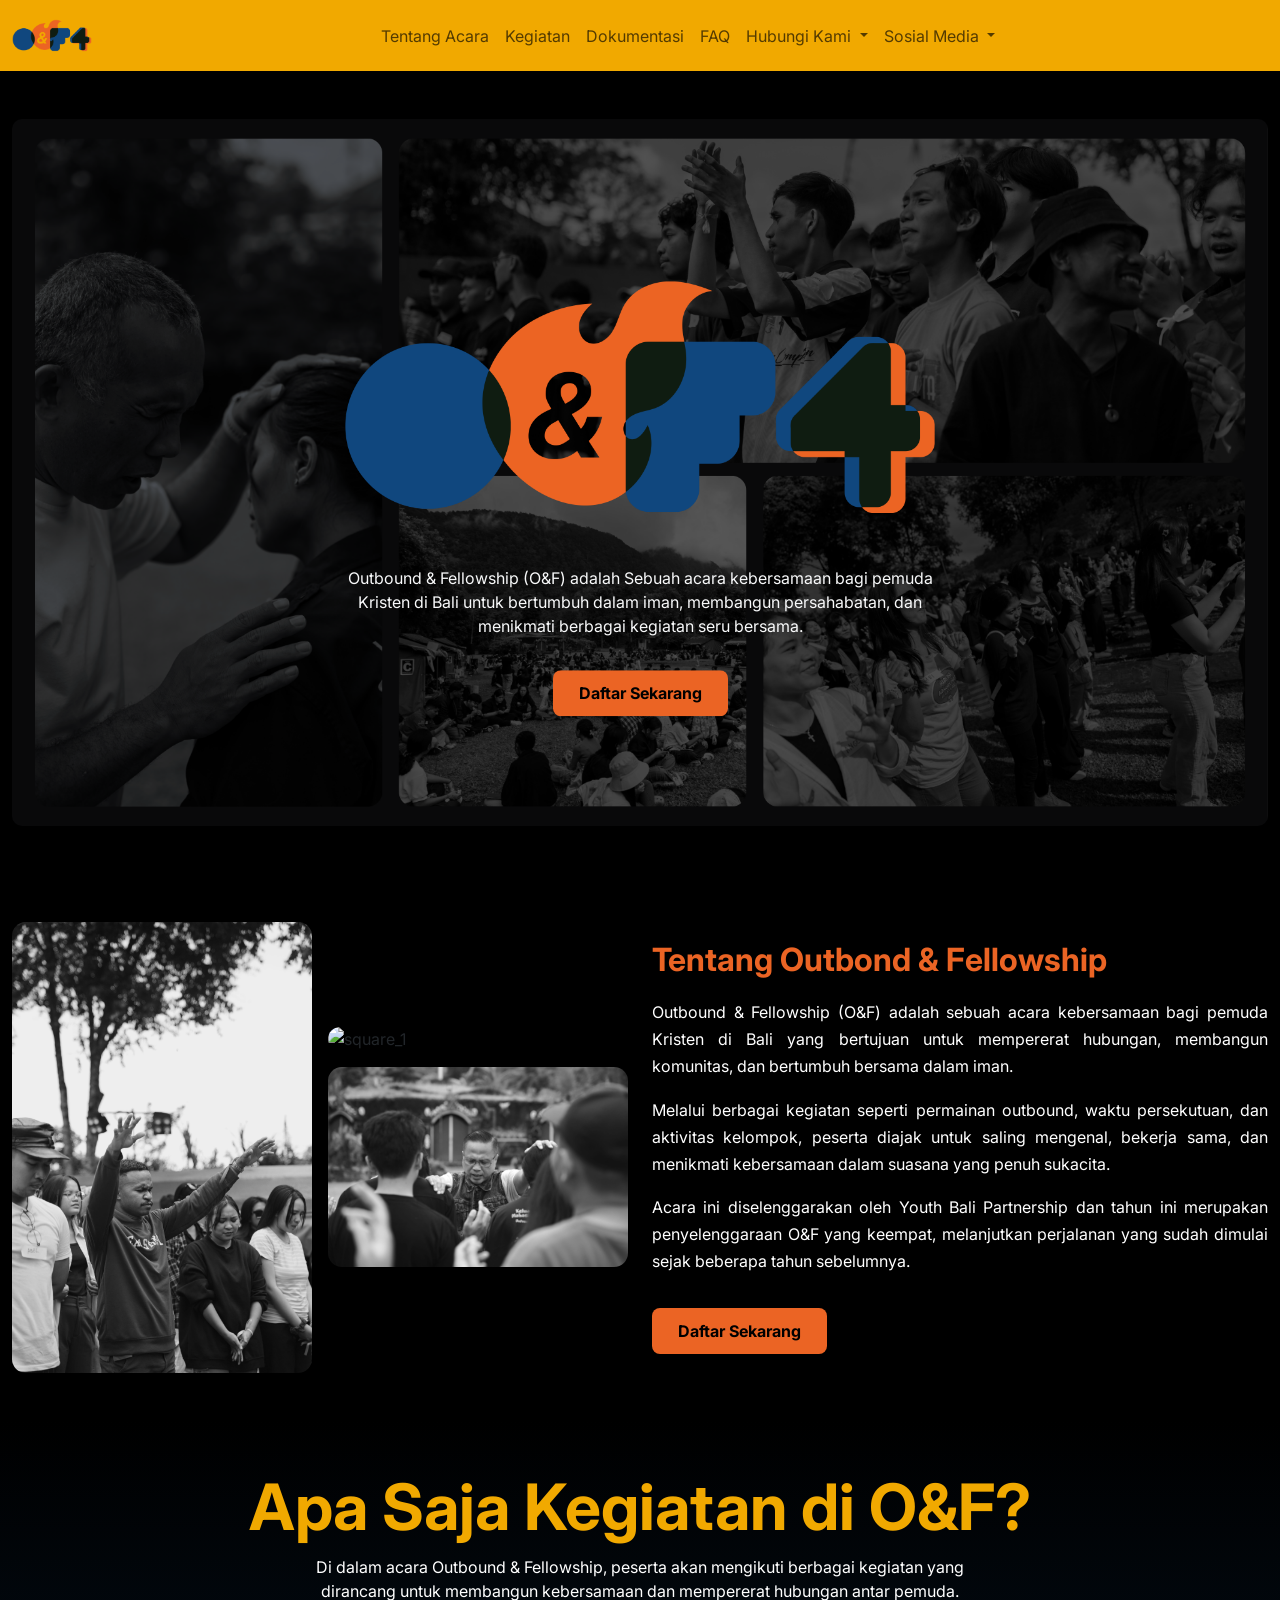
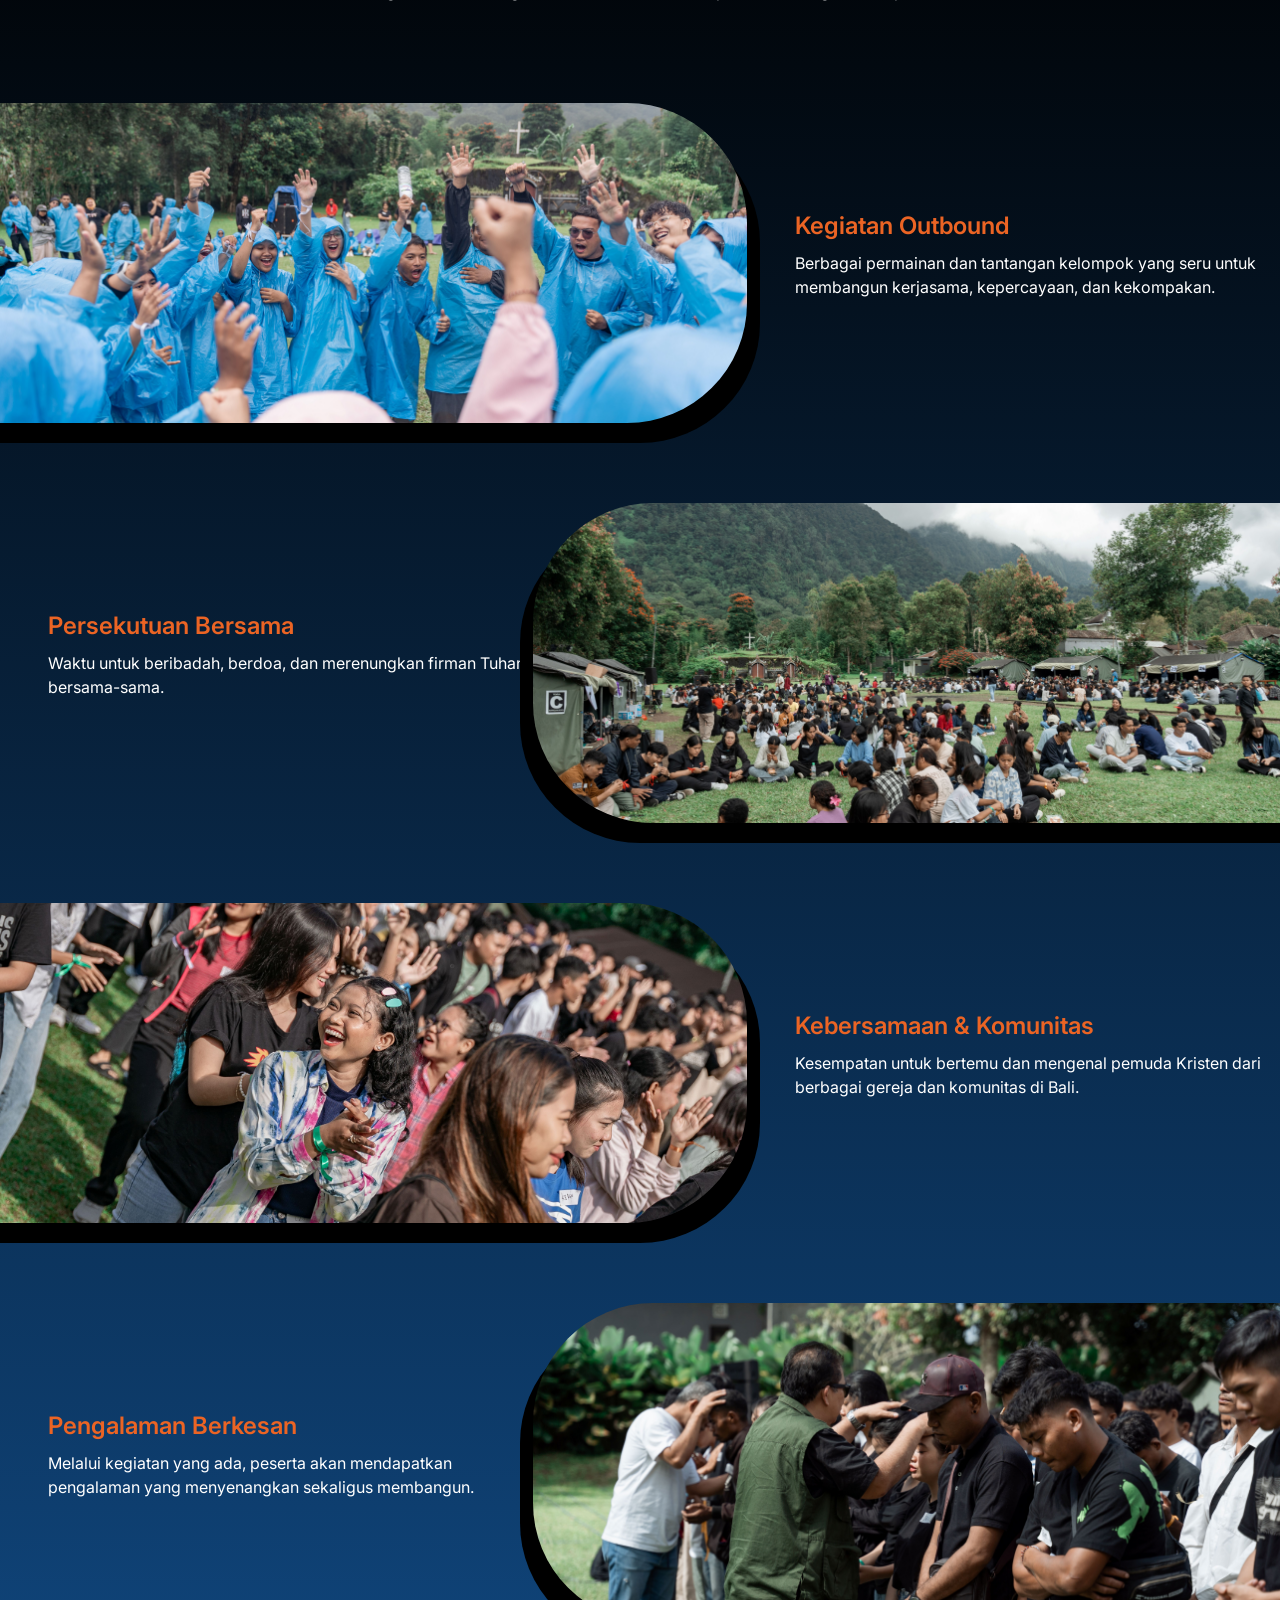
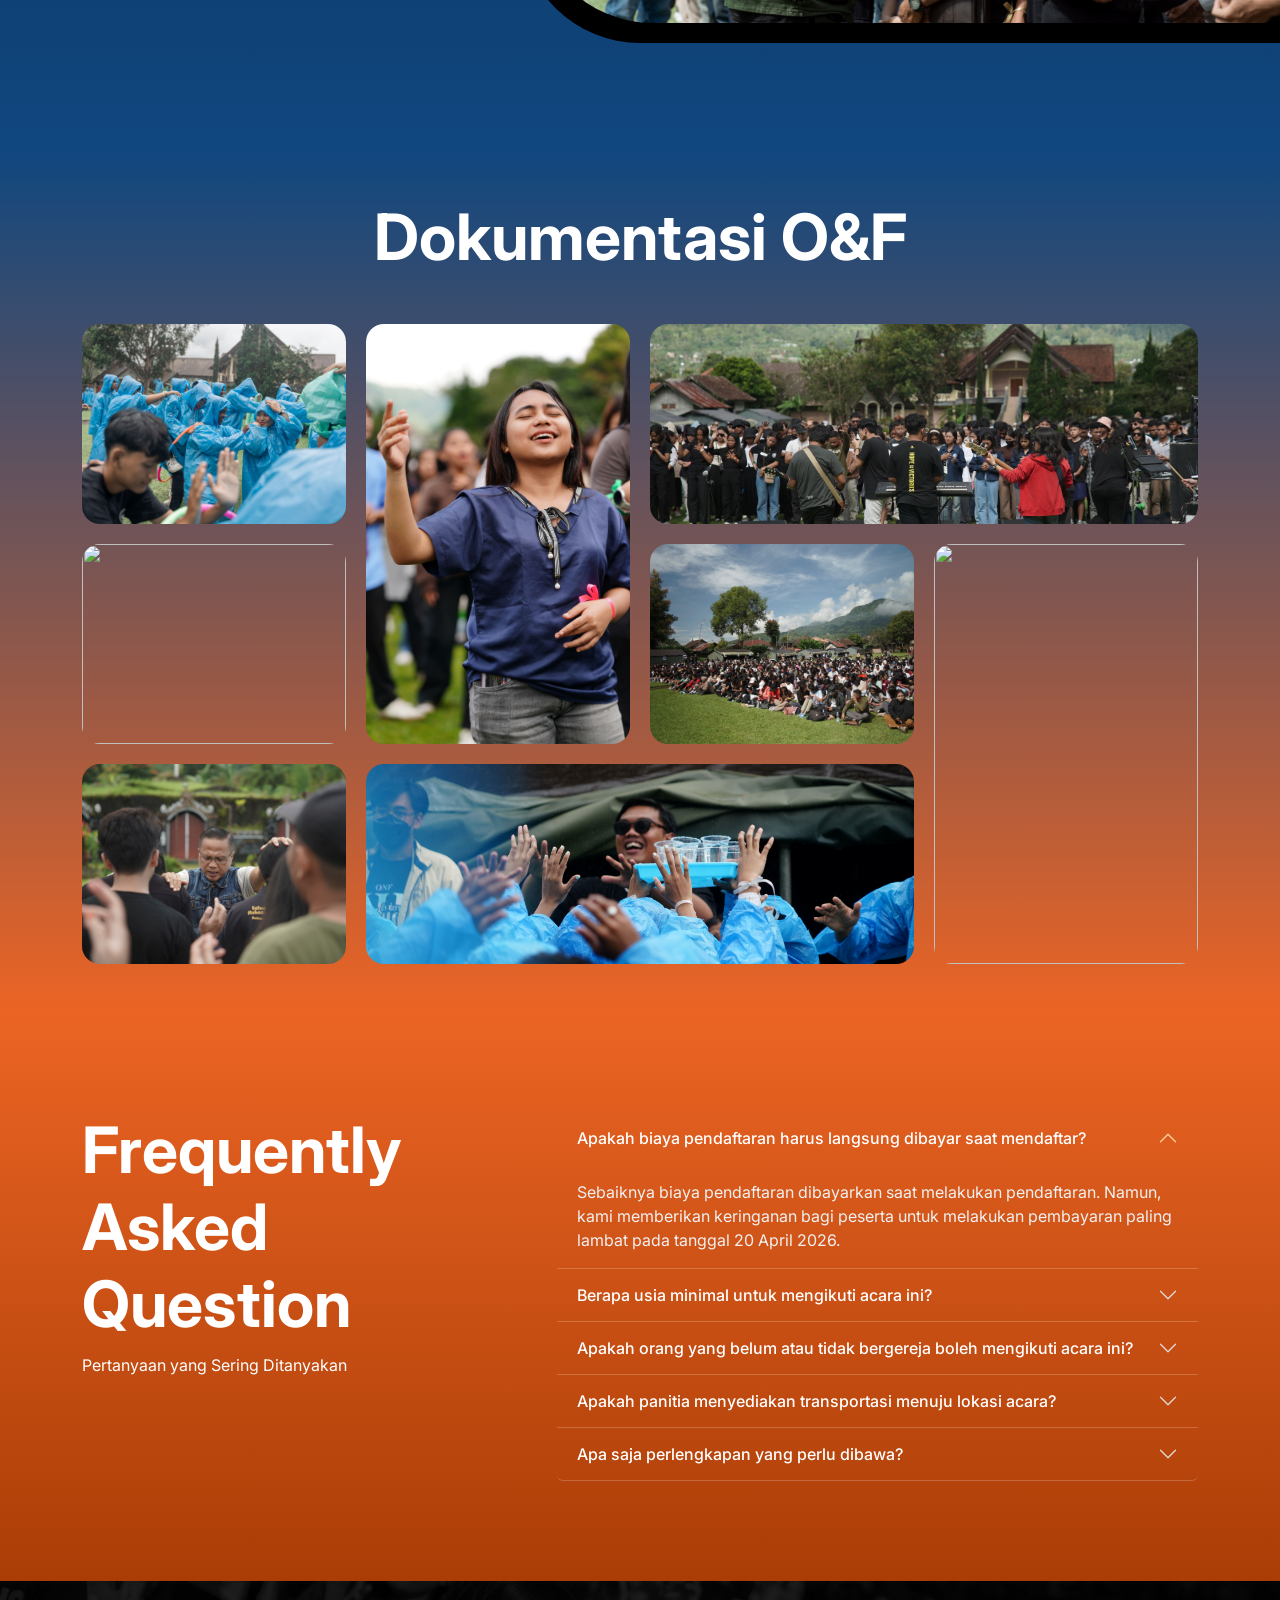
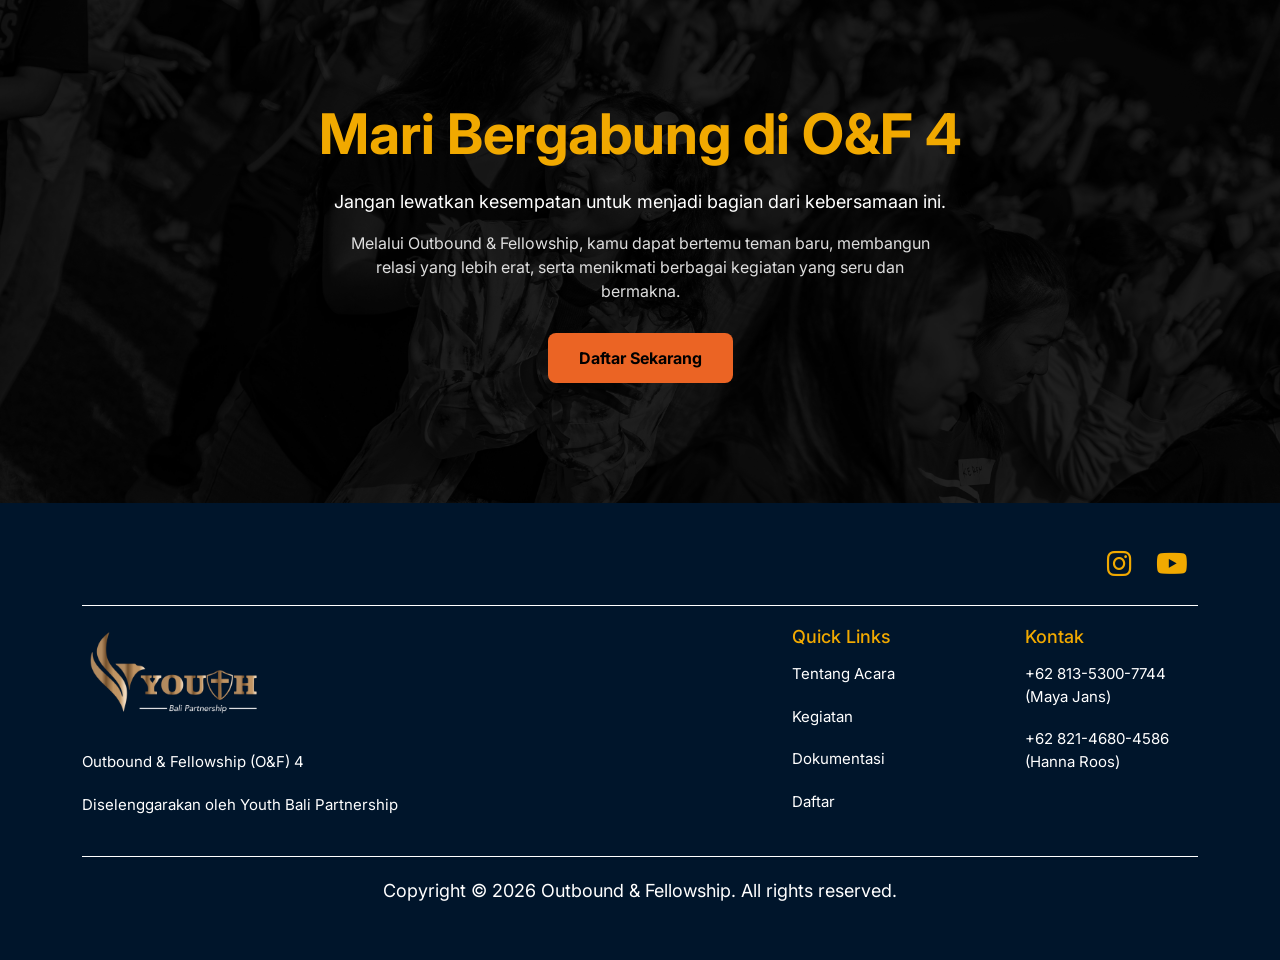
==== index.html @ 1d4a593a "Rename landing_page.html to index.html" ====
<!doctype html>
<html lang="en">

<head>
    <meta charset="utf-8">
    <meta name="viewport" content="width=device-width, initial-scale=1">
    <title>O&F 2026</title>
    <!--Bootstrap-->
    <link href="https://cdn.jsdelivr.net/npm/bootstrap@5.3.8/dist/css/bootstrap.min.css" rel="stylesheet" integrity="sha384-sRIl4kxILFvY47J16cr9ZwB07vP4J8+LH7qKQnuqkuIAvNWLzeN8tE5YBujZqJLB" crossorigin="anonymous">
    <!-- icon -->
    <link href="https://cdnjs.cloudflare.com/ajax/libs/font-awesome/6.0.0-beta3/css/all.min.css" rel="stylesheet">
    <!--CSS-->
    <link rel="stylesheet" href="style.css">
</head>

<body>

    <!--Navbar-->
    <nav class="navbar sticky-top navbar-expand-lg">
        <div class="container-fluid">
            <a class="navbar-brand" href="#">
                <img src="assets/O&F_2026_LOGO_alt2.png" alt="OnF_Logo">
            </a>
            <button class="navbar-toggler" type="button" data-bs-toggle="collapse" data-bs-target="#navbarNavDropdown" aria-controls="navbarNavDropdown" aria-expanded="false" aria-label="Toggle navigation">
            <span class="navbar-toggler-icon"></span>
            </button>
            <div class="collapse navbar-collapse justify-content-center" id="navbarNavDropdown">
            <ul class="navbar-nav">
                <li class="nav-item">
                <a class="nav-link" aria-current="page" href="#about">Tentang Acara</a>
                </li>
                <li class="nav-item">
                <a class="nav-link" href="#activity">Kegiatan</a>
                </li>
                <li class="nav-item">
                <a class="nav-link" href="#doc">Dokumentasi</a>
                </li>
                <li class="nav-item">
                <a class="nav-link" href="#faq">FAQ</a>
                </li>
                <li class="nav-item dropdown">
                <a class="nav-link dropdown-toggle" href="#" role="button" data-bs-toggle="dropdown" aria-expanded="false">
                    Hubungi Kami
                </a>
                <ul class="dropdown-menu">
                    <li><a class="dropdown-item" href="https://wa.link/febvw5">Admin 1</a></li>
                    <li><a class="dropdown-item" href="https://wa.link/6sfuvq">Admin 2</a></li>
                </ul>
                </li>
                <li class="nav-item dropdown">
                <a class="nav-link dropdown-toggle" href="#" role="button" data-bs-toggle="dropdown" aria-expanded="false">
                    Sosial Media
                </a>
                <ul class="dropdown-menu">
                    <li><a class="dropdown-item" href="https://www.instagram.com/youth_balipartnership/">Instagram</a></li>
                    <li><a class="dropdown-item" href="https://www.youtube.com/@youthbalipartnership">Youtube</a></li>
                </ul>
                </li>
            </ul>
            </div>
        </div>
    </nav>

    <!--Hero-->
    <div class="container-fluid py-5" id="hero_section">
        <img src="assets/landscape_hero.png" class="hero-bg desktop-bg">
        <img src="assets/potrait_hero.png" class="hero-bg mobile-bg">
        <div class="hero-content">

            <img src="assets/O&F_2026_LOGO_alt2.png" class="hero-logo">
            <p class="text-light">Outbound & Fellowship (O&F) adalah Sebuah acara kebersamaan bagi pemuda Kristen di
                Bali untuk bertumbuh dalam iman, membangun persahabatan, dan menikmati berbagai kegiatan seru bersama.
            </p>
            <a href="https://forms.gle/9KTft2u4EDLZEyfJ6" class="btn btn-orange mt-3">Daftar Sekarang</a>
        </div>
    </div>

    <!--About Us-->
    <section class="about-section container-fluid py-5" id="about">
        <div class="row align-items-center">

            <!-- IMAGE -->
            <div class="col-lg-6 order-2 order-lg-1">
                <div class="row g-3" id="image-collage">
                    <div class="col-6">
                        <img src="assets/collage1.JPG" class="img-fluid about-img about-img-tall" alt="potrait_photo">
                    </div>
                    <div class="col-6 d-flex justify-content-center flex-column gap-3" id="image-boxes">
                        <img src="assets/collage2.jpg" class="img-fluid about-img" alt="square_1">
                        <img src="assets/collage3.JPG" class="img-fluid about-img" alt="square_2">
                    </div>
                </div>
            </div>

            <!-- TEXT -->
            <div class="col-lg-6 order-1 order-lg-2 about-text">
                <h2 class="about-title">Tentang Outbond & Fellowship</h2>

                <p>
                    Outbound & Fellowship (O&F) adalah sebuah acara kebersamaan bagi pemuda Kristen di Bali
                    yang bertujuan untuk mempererat hubungan, membangun komunitas, dan bertumbuh bersama dalam iman.
                </p>

                <p>
                    Melalui berbagai kegiatan seperti permainan outbound, waktu persekutuan, dan aktivitas kelompok,
                    peserta diajak untuk saling mengenal, bekerja sama, dan menikmati kebersamaan dalam suasana yang
                    penuh sukacita.
                </p>

                <p>
                    Acara ini diselenggarakan oleh Youth Bali Partnership dan tahun ini merupakan penyelenggaraan
                    O&F yang keempat, melanjutkan perjalanan yang sudah dimulai sejak beberapa tahun sebelumnya.
                </p>

                <a href="https://forms.gle/9KTft2u4EDLZEyfJ6" class="btn btn-orange mt-3 daftar-btn">Daftar Sekarang</a>
            </div>

        </div>
    </section>

    <!--Activity-->
    <section class="activities-section py-5" id="activity">
        <div class="container-fluid p-0">

            <!-- TITLE -->
            <div class="text-center" id="text-activity">
                <h2 class="section-title">Apa Saja Kegiatan di O&F?</h2>
                <p class="section-desc">
                    Di dalam acara Outbound & Fellowship, peserta akan mengikuti berbagai kegiatan yang dirancang untuk
                    membangun kebersamaan dan mempererat hubungan antar pemuda.
                </p>
            </div>

            <!-- ACTIVITY 1 -->
            <div class="row align-items-center activity-row g-0">

                <div class="col-lg-7 p-0">
                    <div class="activity-image-wrapper">
                        <div class="image-shadow-left"></div>
                        <img src="assets/activity1.jpg" class="activity-img-left">
                    </div>
                </div>

                <div class="col-lg-5 ps-lg-5" id="activity-item">
                    <h4 class="activity-title">Kegiatan Outbound</h4>
                    <p>Berbagai permainan dan tantangan kelompok yang seru untuk membangun kerjasama, kepercayaan, dan
                        kekompakan.</p>
                </div>

            </div>

            <!-- ACTIVITY 2 -->
            <div class="row align-items-center activity-row flex-lg-row-reverse g-0">

                <div class="col-lg-7 p-0">
                    <div class="activity-image-wrapper">
                        <div class="image-shadow-right"></div>
                        <img src="assets/activity2.jpg" class="activity-img-right">
                    </div>
                </div>

                <div class="col-lg-5 ps-lg-5" id="activity-item">
                    <h4 class="activity-title">Persekutuan Bersama</h4>
                    <p>Waktu untuk beribadah, berdoa, dan merenungkan firman Tuhan bersama-sama.</p>
                </div>

            </div>

            <!-- ACTIVITY 3 -->
            <div class="row align-items-center activity-row g-0">

                <div class="col-lg-7 p-0">
                    <div class="activity-image-wrapper">
                        <div class="image-shadow-left"></div>
                        <img src="assets/activity3.jpg" class="activity-img-left">
                    </div>
                </div>

                <div class="col-lg-5 ps-lg-5" id="activity-item">
                    <h4 class="activity-title">Kebersamaan & Komunitas</h4>
                    <p>Kesempatan untuk bertemu dan mengenal pemuda Kristen dari berbagai gereja dan komunitas di Bali.
                    </p>
                </div>

            </div>

            <!-- ACTIVITY 4 -->
            <div class="row align-items-center activity-row flex-lg-row-reverse g-0">

                <div class="col-lg-7 p-0">
                    <div class="activity-image-wrapper">
                        <div class="image-shadow-right"></div>
                        <img src="assets/activity4.jpg" class="activity-img-right">
                    </div>
                </div>
                <div class="col-lg-5 ps-lg-5" id="activity-item">
                    <h4 class="activity-title">Pengalaman Berkesan</h4>
                    <p>Melalui kegiatan yang ada, peserta akan mendapatkan pengalaman yang menyenangkan sekaligus
                        membangun.</p>
                </div>

            </div>

        </div>
    </section>

    <!--Dokumentasi-->
    <section class="documentation-section py-5" id="doc">

        <div class="container">

            <div class="text-center mb-5">
                <h2 class="doc-title">Dokumentasi O&F</h2>
            </div>

            <div class="gallery-grid">

                <div class="gallery-item small">
                    <img src="assets/l_dok9.jpg">
                </div>



                <div class="gallery-item tall">
                    <img src="assets/t_dok2.JPG">
                </div>


                <div class="gallery-item wide">
                    <img src="assets/l_dok7.JPG">
                </div>


                <div class="gallery-item small">
                    <img src="assets/l_dok3.JPG">
                </div>

                <div class="gallery-item small">
                    <img src="assets/l_dok6.JPG">
                </div>


                <div class="gallery-item tall">
                    <img src="assets/t_dok3.JPG">
                </div>


                <div class="gallery-item small">
                    <img src="assets/l_dok8.JPG">
                </div>


                <div class="gallery-item wide">
                    <img src="assets/l_dok2.JPG">
                </div>

            </div>

        </div>
    </section>

    <!--FAQ-->
    <section class="faq-section" id="faq">

        <div class="container">

            <div class="row align-items-start">

                <!-- LEFT TEXT -->

                <div class="col-lg-5 faq-left">
                    <h2 class="faq-title">Frequently<br>Asked<br>Question</h2>
                    <p class="faq-sub">Pertanyaan yang Sering Ditanyakan</p>
                </div>

                <!-- RIGHT FAQ -->

                <div class="col-lg-7">

                    <div class="accordion custom-accordion" id="faqAccordion">

                        <!-- ITEM 1 -->

                        <div class="accordion-item">
                            <h2 class="accordion-header">

                                <button class="accordion-button" type="button" data-bs-toggle="collapse"
                                    data-bs-target="#faq1">

                                    Apakah biaya pendaftaran harus langsung dibayar saat mendaftar?

                                </button>

                            </h2>

                            <div id="faq1" class="accordion-collapse collapse show" data-bs-parent="#faqAccordion">
                                <div class="accordion-body">

                                    Sebaiknya biaya pendaftaran dibayarkan saat melakukan pendaftaran. Namun, kami
                                    memberikan keringanan bagi peserta untuk melakukan pembayaran paling lambat pada
                                    tanggal 20 April 2026.

                                </div>
                            </div>
                        </div>

                        <!-- ITEM -->

                        <div class="accordion-item">
                            <h2 class="accordion-header">
                                <button class="accordion-button collapsed" data-bs-toggle="collapse"
                                    data-bs-target="#faq2">
                                    Berapa usia minimal untuk mengikuti acara ini?
                                </button>
                            </h2>
                            <div id="faq2" class="accordion-collapse collapse" data-bs-parent="#faqAccordion">
                                <div class="accordion-body">
                                    Usia minimal untuk mengikuti acara ini adalah 14 tahun atau peserta sudah
                                    mendapatkan izin dari orang tua untuk mengikuti kegiatan ini.
                                </div>
                            </div>
                        </div>

                        <div class="accordion-item">
                            <h2 class="accordion-header">
                                <button class="accordion-button collapsed" data-bs-toggle="collapse"
                                    data-bs-target="#faq3">
                                    Apakah orang yang belum atau tidak bergereja boleh mengikuti acara ini?
                                </button>
                            </h2>
                            <div id="faq3" class="accordion-collapse collapse" data-bs-parent="#faqAccordion">
                                <div class="accordion-body">
                                    Ya, acara ini juga terbuka bagi peserta yang belum atau tidak bergereja. Peserta
                                    tetap dapat mengikuti acara dengan cara mendaftar dan melakukan pembayaran
                                    pendaftaran seperti peserta lainnya.
                                </div>
                            </div>
                        </div>

                        <div class="accordion-item">
                            <h2 class="accordion-header">
                                <button class="accordion-button collapsed" data-bs-toggle="collapse"
                                    data-bs-target="#faq4">
                                    Apakah panitia menyediakan transportasi menuju lokasi acara?
                                </button>
                            </h2>
                            <div id="faq4" class="accordion-collapse collapse" data-bs-parent="#faqAccordion">
                                <div class="accordion-body">
                                    Panitia tidak menyediakan transportasi menuju lokasi acara. Peserta diharapkan untuk
                                    mengatur perjalanan masing-masing menuju lokasi yang telah ditentukan.
                                </div>
                            </div>
                        </div>

                        <div class="accordion-item">
                            <h2 class="accordion-header">
                                <button class="accordion-button collapsed" data-bs-toggle="collapse"
                                    data-bs-target="#faq5">
                                    Apa saja perlengkapan yang perlu dibawa?
                                </button>
                            </h2>
                            <div id="faq5" class="accordion-collapse collapse" data-bs-parent="#faqAccordion">
                                <div class="accordion-body">
                                    Kami menyarankan peserta untuk membawa beberapa perlengkapan berikut:
                                    <ul>
                                        <li>Jaket atau Jas Hujan, Topi</li>
                                        <li>Obat-obatan pribadi yang biasa digunakan</li>
                                    </ul>
                                    Perlengkapan ini disarankan karena cuaca di lokasi acara terkadang dapat berubah,
                                    termasuk kemungkinan hujan saat kegiatan berlangsung.
                                </div>
                            </div>
                        </div>

                    </div>

                </div>

            </div>

        </div>

    </section>

    <!--CTA-->
    <section class="cta-section" id="cta">

        <div class="cta-overlay"></div>

        <div class="container text-center cta-content">

            <h2 class="cta-title">Mari Bergabung di O&F 4</h2>

            <p class="cta-text">
                Jangan lewatkan kesempatan untuk menjadi bagian dari kebersamaan ini.
            </p>

            <p class="cta-text-small">
                Melalui Outbound & Fellowship, kamu dapat bertemu teman baru, membangun relasi yang lebih erat, serta
                menikmati berbagai kegiatan yang seru dan bermakna.
            </p>

            <a href="https://forms.gle/9KTft2u4EDLZEyfJ6" class="btn cta-button">Daftar Sekarang</a>

        </div>

    </section>

    <!--footer-->
    <footer class="footer">
        <div class="container">
            <div class="footer-top">
                <div class="social-icons">
                    <a href="https://www.instagram.com"><i class="fa-brands fa-instagram"></i></a>
                    <a href="https://www.youtube.com"><i class="fa-brands fa-youtube"></i></a>
                </div>
            </div>
            <div class="footer-content">
                <div class="footer-column">
                    <div class="footer-logo">
                        <img src="assets/YBP_logo.png" alt="youth_bali_partnership_logo">
                    </div>
                    <p>Outbound & Fellowship (O&F) 4</p>
                    <p>Diselenggarakan oleh Youth Bali Partnership</p>
                </div>
                <!-- RIGHT GROUP -->
                <div class="footer-right">

                    <div class="footer-column">
                        <h3>Quick Links</h3>
                        <p>Tentang Acara</p>
                        <p>Kegiatan</p>
                        <p>Dokumentasi</p>
                        <p>Daftar</p>
                    </div>

                    <div class="footer-column">
                        <h3>Kontak</h3>
                        <p>+62 813-5300-7744 (Maya Jans)</p>
                        <p>+62 821-4680-4586 (Hanna Roos)</p>
                    </div>

                </div>
            </div>

            <div class="footer-bottom">
                <p>Copyright © 2026 Outbound & Fellowship. All rights reserved.</p>
            </div>
        </div>
    </footer>

    <!-- Back to top -->
    <button id="backToTop" class="back-to-top"><i class="fas fa-chevron-up"></i></button>

    
    <script src="https://cdn.jsdelivr.net/npm/bootstrap@5.3.8/dist/js/bootstrap.bundle.min.js" integrity="sha384-FKyoEForCGlyvwx9Hj09JcYn3nv7wiPVlz7YYwJrWVcXK/BmnVDxM+D2scQbITxI" crossorigin="anonymous"></script>
    <script src="script.js"></script>
</body>

</html>
---- style.css ----
@import url('https://fonts.googleapis.com/css2?family=Inter:ital,opsz,wght@0,14..32,100..900;1,14..32,100..900&display=swap');

:root {
    --firey-orange: #EB6424;
    --yellowish: #F1A900;
    --bluey: #10477F;
    --dark-bluey: #00152B;
    --hover-bluey: #0071A4;
}

body{
    background-color: black;
    font-family: "Inter", sans-serif;
    font-weight: 400;
    overflow-x: hidden;
}

nav{
    background-color: var(--yellowish);
}

.navbar-brand img{
    max-width: 80px;
}

.nav-item{
    color: black;
}

.nav-item :hover{
    font-weight: 600;
}

#hero_section{
    position: relative;
    border-radius: 20px;
    overflow: hidden;
}

/* background image */
.hero-bg{
    width:100%;
    height: 100%;
    object-fit:cover;
    border-radius: 10px;
}

/* content in the middle */
.hero-content{
    position:absolute;
    top:50%;
    left:50%;
    transform:translate(-50%,-50%);
    text-align:center;
    color:white;
    max-width:800px;
}

.hero-logo{
    max-width:600px;
}

.btn-orange{
    background:var(--firey-orange);
    color:black;
    border-radius:8px;
    padding:10px 25px;
    font-weight: 700;
}

.btn-orange:hover{
    background:var(--yellowish);
    color:black;
}

/* portrait image for mobile */
.mobile-bg{
    display:none;
}

.about-title{
    color: var(--firey-orange);
    font-weight: 700;
    margin-bottom: 20px;
    text-align: left;
}

.about-text{
    text-align: justify;
}

.about-section p{
    color: white;
    line-height: 1.7;
}

.about-img{
    width:100%;
    object-fit:cover;
    border-radius:14px;
}

.about-img-tall{
    height:100%;
}

.activities-section{
    background: linear-gradient(180deg,#000, var(--bluey));
}

#text-activity {
    margin-bottom: 100px;
}

.section-title{
    color: var(--yellowish);
    font-weight:700;
    margin-bottom:10px;
    font-size: 64px;
}

.section-desc{
    color: white;
    max-width:700px;
    margin:auto;
}

.activity-row{
    margin-bottom:80px;
}

.activity-title{
    color:var(--firey-orange);
    font-weight:600;
    margin-bottom:10px;
}

.activity-row p{
    color:white;
}

/* image styling */
.activity-img-left{
    border-radius:0px 120px 120px 0px;
}
.activity-img-right{
    border-radius:120px 0px 0px 120px;
}

.activity-image-wrapper{
    position:relative;
    width:100%;
    height:320px;
}

.activity-img-right,
.activity-img-left{
    width:100%;
    height:100%;
    object-fit:cover;
    position:relative;
    z-index:2;
}

.image-shadow-right,
.image-shadow-left{
    position:absolute;
    width:102%;
    height:100%;
    background:black;
    top:20px;
    z-index:1;
}

.image-shadow-left{
    border-radius:0px 120px 120px 0px;
    left:-2px;   /* pushes shadow to the left */
}

.image-shadow-right{
    border-radius:120px 0px 0px 120px;
    right: -2px;  /* pushes shadow to the right */
}

.documentation-section{
    background: linear-gradient(180deg, var(--bluey),var(--firey-orange));
}

.doc-title{
    color:white;
    font-weight:700;
    font-size:64px;
}

/* GRID */

.gallery-grid{
    display:grid;
    grid-template-columns: repeat(4, 1fr);
    grid-auto-rows:200px;
    gap:20px;
}

/* item styling */

.gallery-item{
    overflow:hidden;
    border-radius:18px;
}

.gallery-item img{
    width:100%;
    height:100%;
    object-fit:cover;
    transition:transform .5s ease;
}

/* hover effect */

.gallery-item:hover img{
    transform:scale(1.08);
}

/* size variations */

.small{
    grid-row: span 1;
}

.tall{
    grid-row: span 2;
}

.wide{
    grid-column: span 2;
}

/* FAQ */

.faq-section{
background: linear-gradient(180deg,var(--firey-orange),#aa3d06);
padding:100px 0;
color:white;
}

.faq-title{
font-size:64px;
font-weight:700;
color:white;
}

.faq-sub{
margin-top:10px;
}

/* accordion */

.custom-accordion .accordion-item{
background:transparent;
border:none;
border-bottom:1px solid rgba(255,255,255,0.2);
}

.custom-accordion .accordion-button{
background:transparent;
color:white;
font-weight:500;
box-shadow:none;
}

.custom-accordion .accordion-button::after{
filter:invert(1);
}

.custom-accordion .accordion-body{
color:#f1f1f1;
}

/* CTA */

.cta-section{
position:relative;
background:url("assets/cta_bg.jpg") center/cover no-repeat;
padding:120px 0;
text-align:center;
}

.cta-overlay{
position:absolute;
top:0;
left:0;
width:100%;
height:100%;
background:rgba(0,0,0,0.6);
}

.cta-content{
position:relative;
z-index:2;
}

.cta-title{
font-size:56px;
font-weight:700;
color:var(--yellowish);
margin-bottom:20px;
}

.cta-text{
color:white;
font-size:18px;
}

.cta-text-small{
color:#ddd;
max-width:600px;
margin:10px auto 30px;
}

.cta-button{
background:var(--firey-orange);
color:black;
padding:12px 30px;
border-radius:8px;
font-weight:700;
}

.cta-button:hover{
background:var(--yellowish);
}

.footer {
    background-color: var(--dark-bluey);
    color: white;
    padding: 40px 0;
}

.footer-top {
    display: flex;
    justify-content: flex-end;
    align-items: center;
    border-bottom: 1px solid white;
    padding-bottom: 20px;
}

.footer-logo img {
    max-width: 180px;
    height: auto;
    display: block;
    margin-bottom: 30px;
}


.social-icons a {
    margin: 0 10px;
    display: inline-block;
    align-items: end;
    color: var(--yellowish);
    font-size: 28px;
}

.social-icons a:hover {
    color: var(--firey-orange);
}

.social-icons img {
    width: 24px;
    height: 24px;
    filter: brightness(0) invert(1);
}

.footer-content{
    display:flex;
    justify-content:space-between;
    align-items:flex-start;
    margin-top: 20px;
}

.footer-right{
    display:flex;
    gap:60px;
}

.footer-column {
    flex: 1 1 250px;
}

.footer-column h3 {
    font-size: 18px;
    margin-bottom: 15px;
    color: var(--yellowish);
}

.footer-column p {
    font-size: 15px;
    margin-bottom: 20px;
    color: white;
}

.footer-column form {
    display: flex;
    margin-top: 10px;
}

.footer-column input {
    flex: 1;
    padding: 8px;
    border: none;
    border-radius: 5px 0 0 5px;
}

.footer-column button {
    background-color: var(--firey-orange);
    color: white;
    border: none;
    padding: 10px 20px;
    border-radius: 0 5px 5px 0;
    cursor: pointer;
    transition: background 0.3s;
    font-size: 16px;
    height: 50px;
    min-width: 100px;
    white-space: nowrap;
    overflow: hidden;
    text-overflow: ellipsis;
}

.footer-column input {
    height: 50px;
    padding: 8px 12px;
    border: 1px solid var(--firey-orange);
    border-radius: 5px 0 0 5px;
    width: 200px;
}

.footer-column .newsletter-form {
    display: flex;
    align-items: center;
    gap: 5px;
}

/* .footer-column button:hover {
    background-color: var(--hover);
} */

.footer-bottom {
    margin-top: 20px;
    text-align: center;
    border-top: 1px solid white;
    padding-top: 20px;
}

.footer-bottom p {
    font-size: 18px;
    color: white;
}

.footer-links {
    margin-top: 10px;
}

.footer-links a {
    color: white;
    text-decoration: none;
    margin: 0 10px;
    font-size: 14px;
    transition: 0.3s ease;
}

.footer-links a:hover {
    color: var(--firey-orange);
}

/* Back to top */
.back-to-top {
    position: fixed;
    bottom: 20px;
    right: 20px;
    width: 50px;
    height: 50px;
    background-color: var(--hover-bluey);
    color: white;
    border: none;
    border-radius: 50%;
    display: flex;
    align-items: center;
    justify-content: center;
    font-size: 20px;
    cursor: pointer;
    box-shadow: 0px 4px 6px rgba(0, 0, 0, 0.1);
    transition: 0.3s ease-in-out;
    opacity: 0;
    visibility: hidden;
    z-index: 1000;
}

.back-to-top.show {
    opacity: 1;
    visibility: visible;
}

.back-to-top:hover {
    background-color: var(--hover);
    transition: 0.3s ease-in-out;
}

@media (max-width:768px){

.desktop-bg{
display:none;
}

.mobile-bg{
display:block;
}

.hero-bg{
height:600px;
}

.hero-logo{
max-width:250px;
}

#image-collage{
margin-top: 20px;
}

#activity-item{
    margin-top: 100px;
    text-align: center;
}

    #activity-item p{
        margin-left: 2rem;
        margin-right: 2rem;
    }

.section-title{
    font-size: 40px;
    margin-left: 20px;
    margin-right: 20px;
}

.section-desc{
    margin-left: 20px;
    margin-right: 20px;
}

.doc-title{
    color:white;
    font-weight:700;
    font-size:30px;
}

.gallery-grid{
    grid-template-columns: repeat(2,1fr);
    grid-auto-rows:150px;
    gap:12px;
}

.tall{
    grid-row: span 1;
}

.wide{
    grid-column: span 2;
}

.gallery-item{
    border-radius:16px;
}

.gallery-item img{
    width:100%;
    height:100%;
    object-fit:cover;
}

.faq-title{
    font-size: 50px;
}

.footer-content{
    flex-direction:column;
    gap:30px;
}

.footer-right{
    gap:40px;
}

.footer-column{
    padding:0;
}

.footer-logo img{
    margin-bottom:15px;
}

}

@media (min-width: 768px) and (max-width: 991px) {
    .hero-bg{
    height:600px;
    }

    .hero-logo{
    max-width:400px;
    }
    
    #image-collage{
        margin-top: 20px;
    }

    #activity-item{
        margin-top: 100px;
        text-align: center;
    }

    #activity-item p{
        margin-left: 5rem;
        margin-right: 5rem;
    }
}
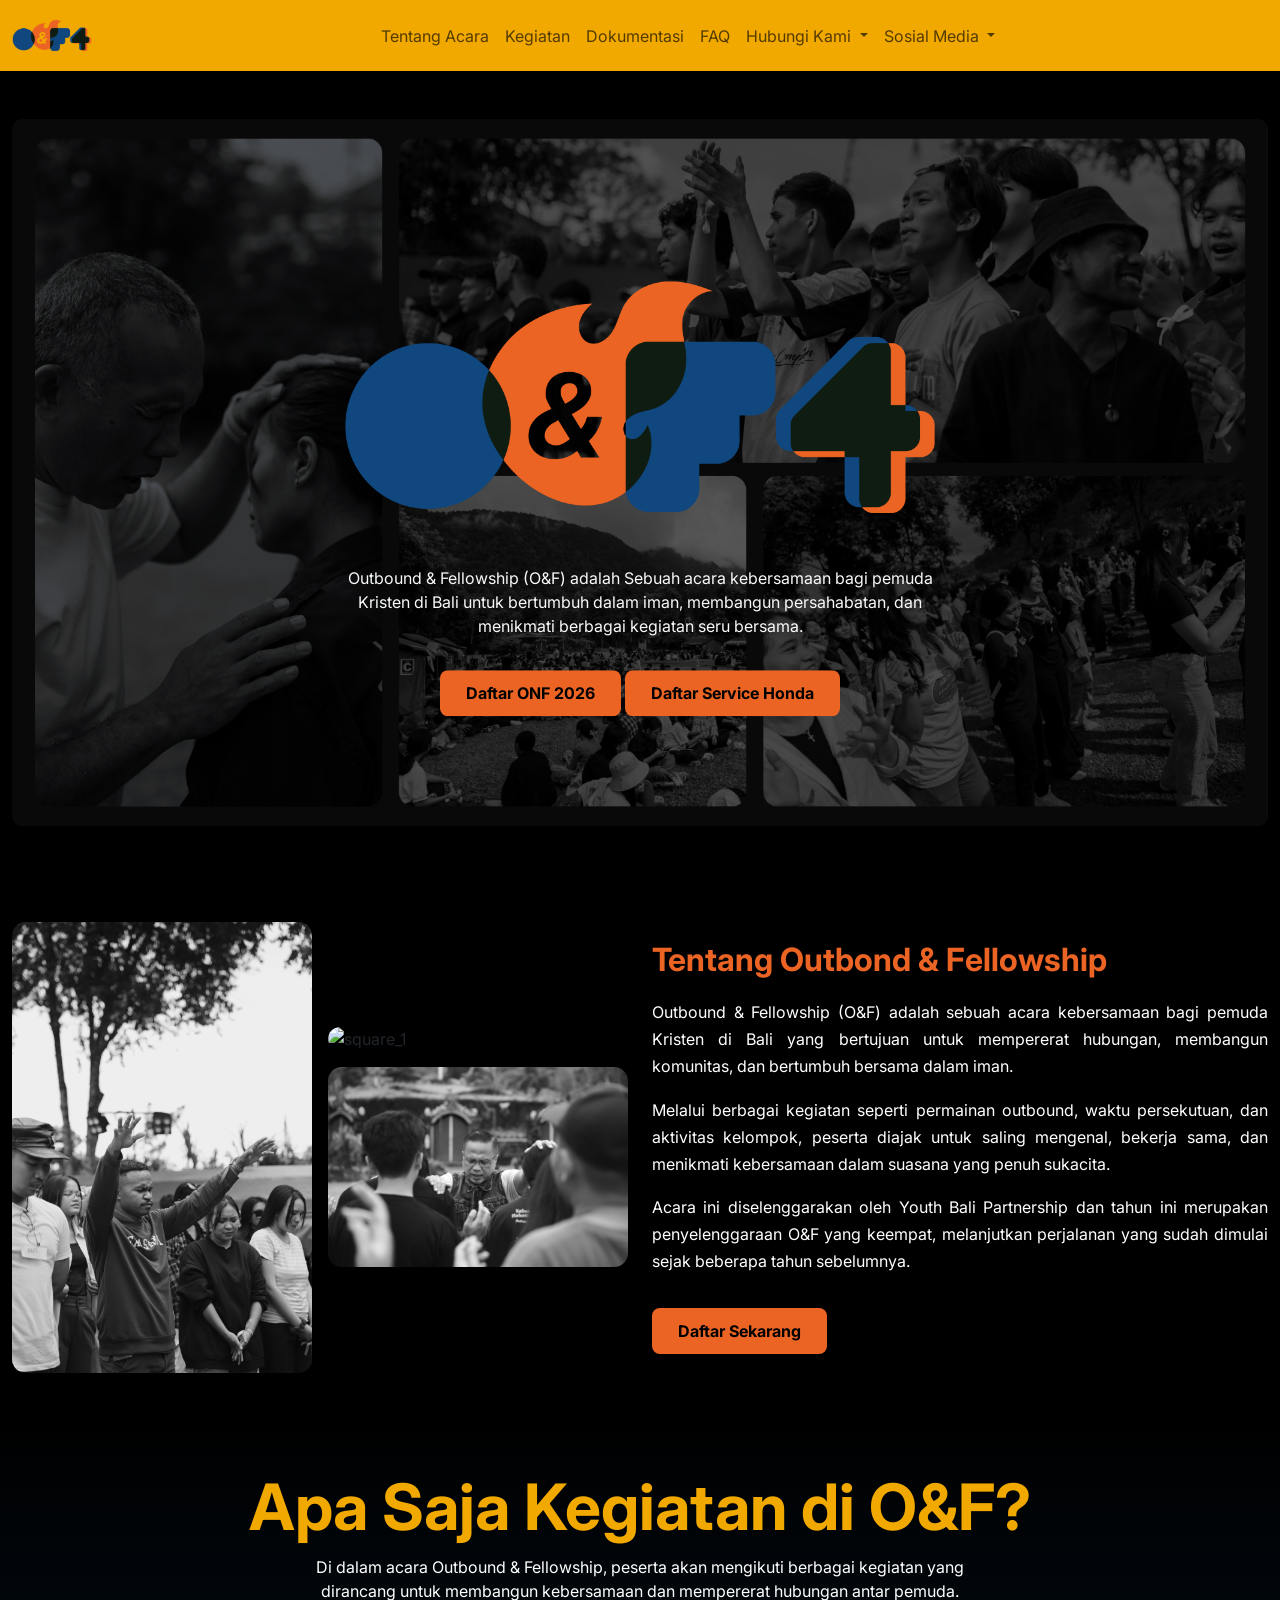
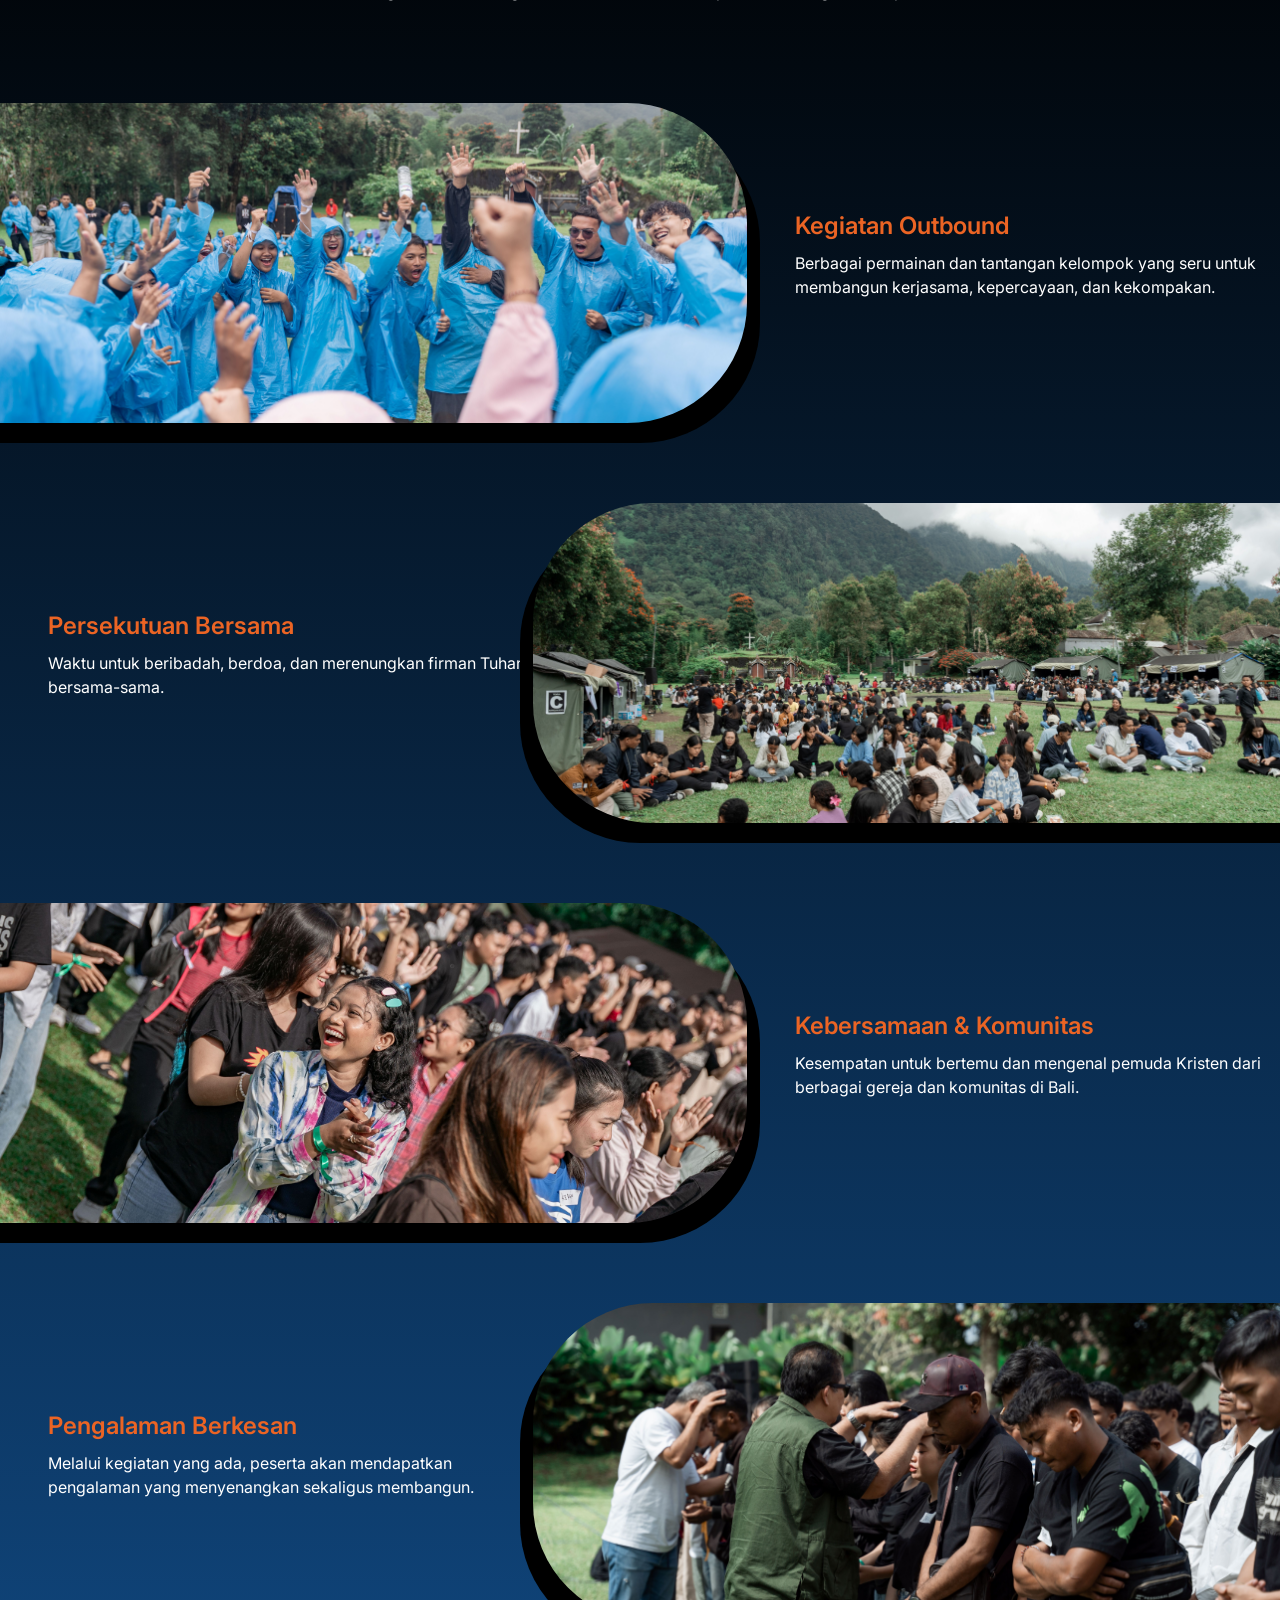
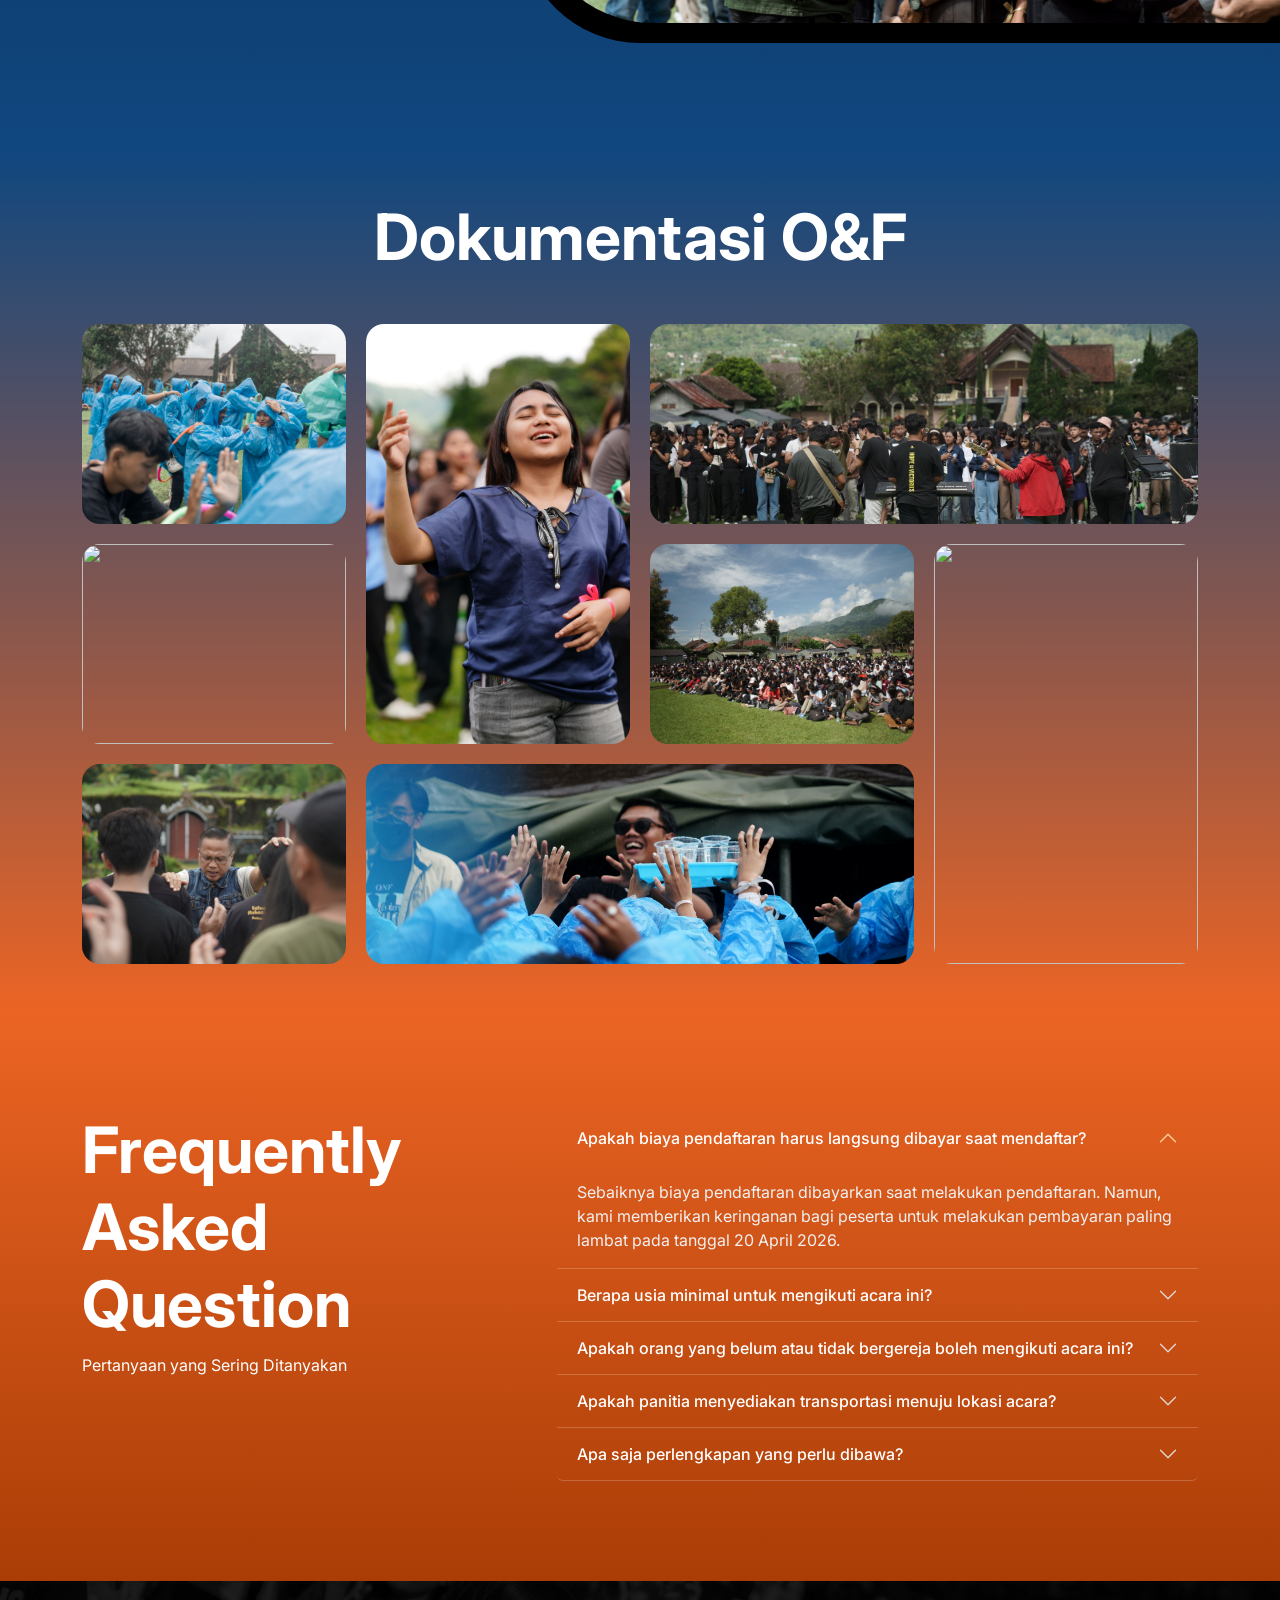
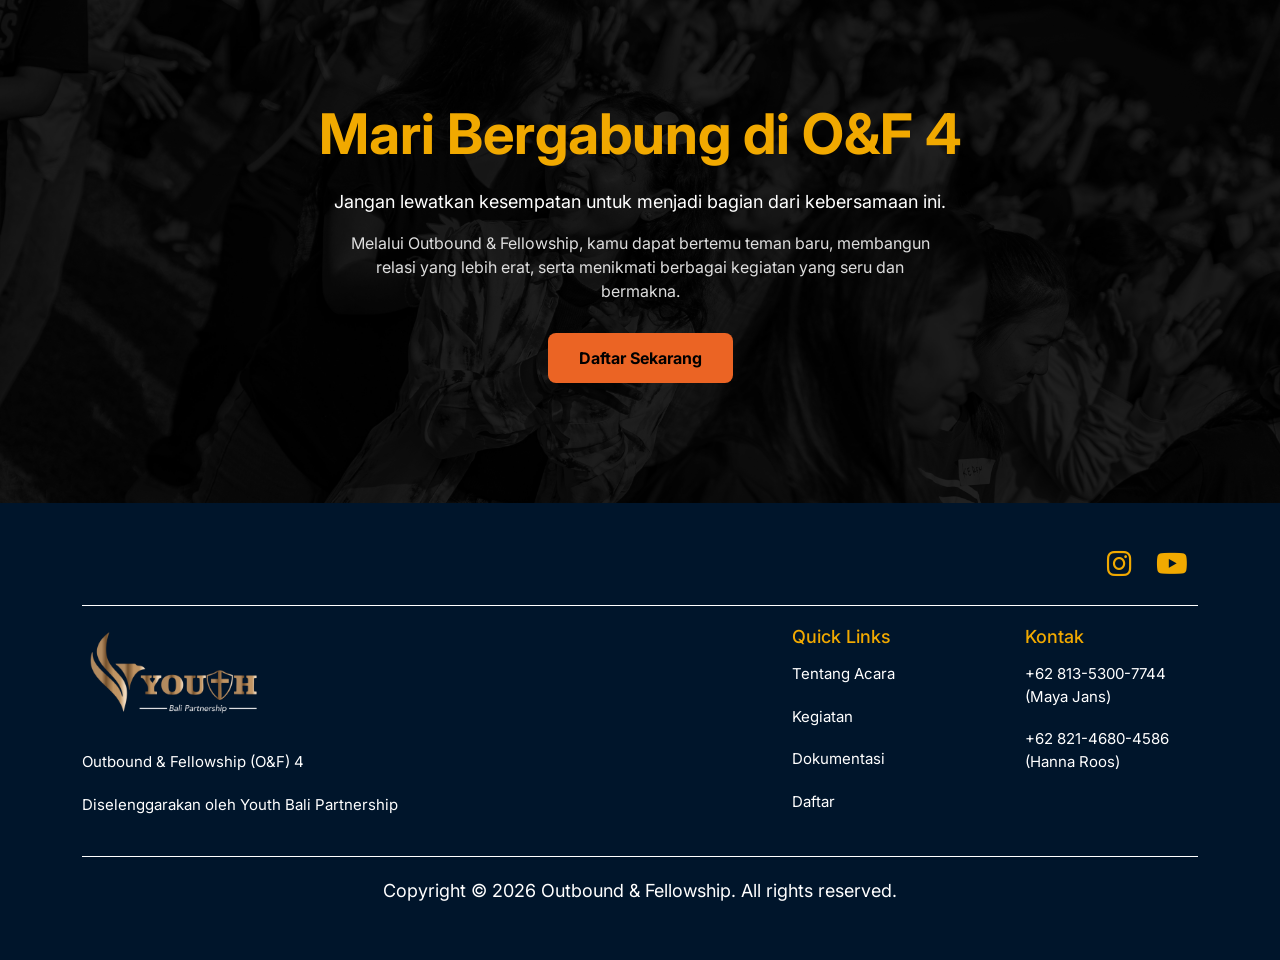
==== commit 2ec05612: "Merge branch 'main' of https://github.com/hanna-roos/OnF2026" ====
--- a/index.html
+++ b/index.html
@@ -71,7 +71,8 @@
             <p class="text-light">Outbound & Fellowship (O&F) adalah Sebuah acara kebersamaan bagi pemuda Kristen di
                 Bali untuk bertumbuh dalam iman, membangun persahabatan, dan menikmati berbagai kegiatan seru bersama.
             </p>
-            <a href="https://forms.gle/9KTft2u4EDLZEyfJ6" class="btn btn-orange mt-3">Daftar Sekarang</a>
+            <a href="https://forms.gle/9KTft2u4EDLZEyfJ6" class="btn btn-orange mt-3">Daftar ONF 2026</a>
+            <a href="https://bit.ly/ServiceHonda-OnF2026" class="btn btn-orange mt-3">Daftar Service Honda</a>
         </div>
     </div>
 
